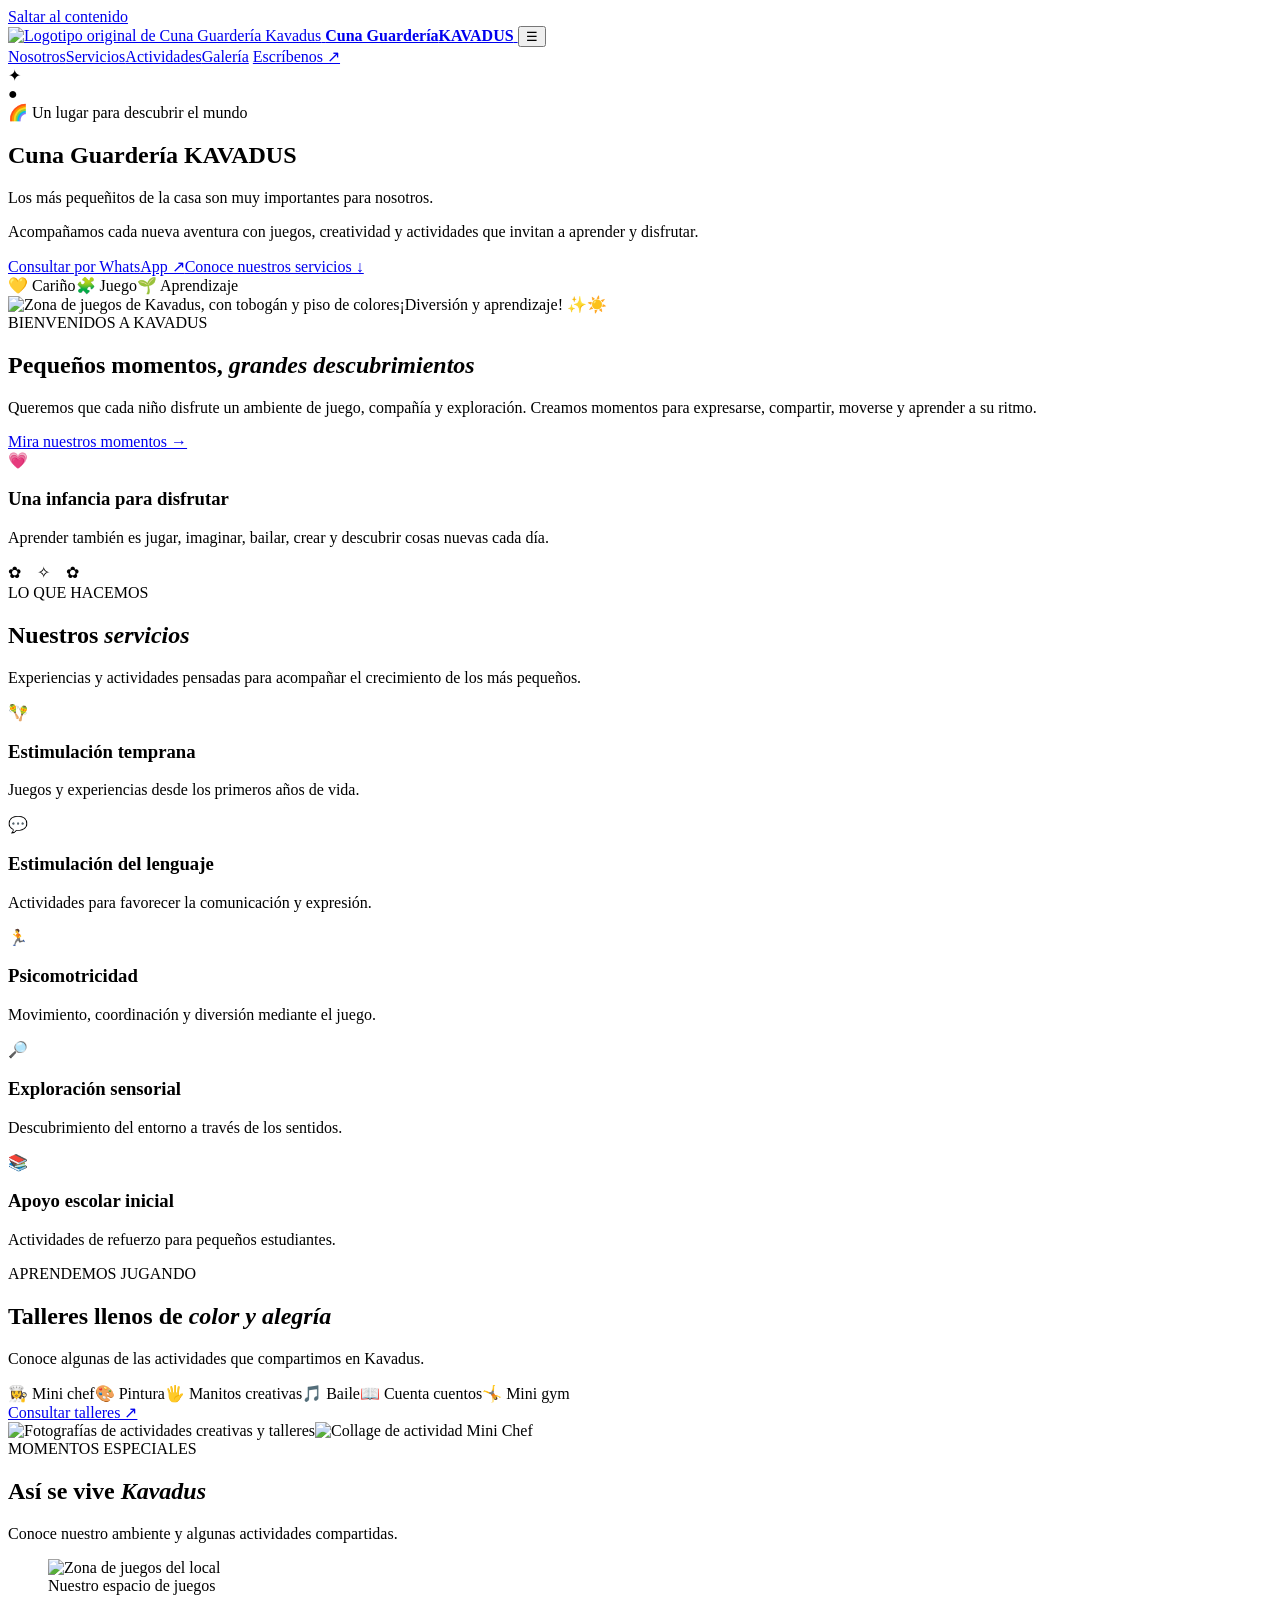
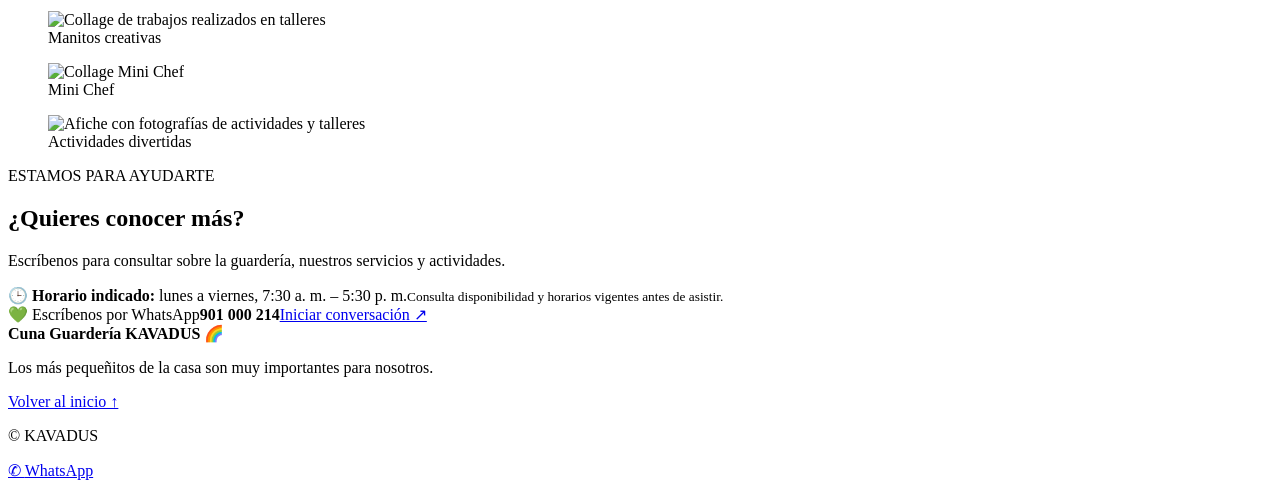
==== index.html @ fafaf02a "Add files via upload" ====
<!DOCTYPE html>
<html lang="es">
<head>
  <meta charset="UTF-8" />
  <meta name="viewport" content="width=device-width, initial-scale=1" />
  <meta name="theme-color" content="#eafbff" />
  <meta name="description" content="Cuna Guardería Kavadus: un espacio para jugar, descubrir y crecer. Conoce nuestros servicios, actividades y comunícate por WhatsApp." />
  <title>Cuna Guardería KAVADUS | Aprender, jugar y crecer</title>
  <link rel="icon" type="image/svg+xml" href="assets/favicon.svg" />
  <link rel="stylesheet" href="styles.css" />
</head>
<body>
  <a class="skip-link" href="#principal">Saltar al contenido</a>
  <header class="header" id="inicio">
    <div class="wrap nav">
      <a class="brand" href="#inicio" aria-label="Kavadus, ir al inicio">
        <img src="assets/logo-original.jpg" alt="Logotipo original de Cuna Guardería Kavadus" />
        <span><strong>Cuna Guardería</strong><b>KAVADUS</b></span>
      </a>
      <button class="menu-toggle" aria-label="Abrir menú" aria-expanded="false" aria-controls="nav-links">☰</button>
      <nav class="nav-links" id="nav-links" aria-label="Navegación principal">
        <a href="#nosotros">Nosotros</a><a href="#servicios">Servicios</a><a href="#actividades">Actividades</a><a href="#galeria">Galería</a>
        <a class="nav-cta" href="https://wa.me/51901000214?text=Hola%2C%20quisiera%20informaci%C3%B3n%20sobre%20Cuna%20Guarder%C3%ADa%20Kavadus" target="_blank" rel="noopener noreferrer">Escríbenos ↗</a>
      </nav>
    </div>
  </header>
  <main id="principal">
    <section class="hero">
      <div class="hero-deco star-a" aria-hidden="true">✦</div><div class="hero-deco star-b" aria-hidden="true">●</div>
      <div class="wrap hero-grid">
        <div class="hero-content">
          <span class="eyebrow">🌈 Un lugar para descubrir el mundo</span>
          <h1>Cuna Guardería <span>KAVADUS</span></h1>
          <p class="lead">Los más pequeñitos de la casa son muy importantes para nosotros.</p>
          <p class="intro">Acompañamos cada nueva aventura con juegos, creatividad y actividades que invitan a aprender y disfrutar.</p>
          <div class="hero-actions"><a class="btn btn-primary" href="https://wa.me/51901000214?text=Hola%2C%20quisiera%20informaci%C3%B3n%20sobre%20Cuna%20Guarder%C3%ADa%20Kavadus" target="_blank" rel="noopener noreferrer">Consultar por WhatsApp ↗</a><a class="btn btn-outline" href="#servicios">Conoce nuestros servicios ↓</a></div>
          <div class="hero-tags"><span>💛 Cariño</span><span>🧩 Juego</span><span>🌱 Aprendizaje</span></div>
        </div>
        <div class="hero-visual"><div class="blob"></div><img class="hero-photo" src="assets/45.jpg" alt="Zona de juegos de Kavadus, con tobogán y piso de colores" /><span class="photo-sticker">¡Diversión y aprendizaje! ✨</span><span class="sun" aria-hidden="true">☀️</span></div>
      </div>
      <div class="wave" aria-hidden="true"></div>
    </section>
    <section class="about section" id="nosotros"><div class="wrap about-grid"><div><span class="kicker">BIENVENIDOS A KAVADUS</span><h2>Pequeños momentos, <em>grandes descubrimientos</em></h2><p>Queremos que cada niño disfrute un ambiente de juego, compañía y exploración. Creamos momentos para expresarse, compartir, moverse y aprender a su ritmo.</p><a class="text-link" href="#galeria">Mira nuestros momentos →</a></div><div class="note"><span>💗</span><h3>Una infancia para disfrutar</h3><p>Aprender también es jugar, imaginar, bailar, crear y descubrir cosas nuevas cada día.</p><div class="scribble">✿　✧　✿</div></div></div></section>
    <section class="services section" id="servicios"><div class="wrap"><div class="section-heading"><span class="kicker">LO QUE HACEMOS</span><h2>Nuestros <em>servicios</em></h2><p>Experiencias y actividades pensadas para acompañar el crecimiento de los más pequeños.</p></div><div class="service-grid">
      <article class="service-card c-pink"><div class="service-icon">🪇</div><h3>Estimulación temprana</h3><p>Juegos y experiencias desde los primeros años de vida.</p></article>
      <article class="service-card c-blue"><div class="service-icon">💬</div><h3>Estimulación del lenguaje</h3><p>Actividades para favorecer la comunicación y expresión.</p></article>
      <article class="service-card c-yellow"><div class="service-icon">🏃</div><h3>Psicomotricidad</h3><p>Movimiento, coordinación y diversión mediante el juego.</p></article>
      <article class="service-card c-green"><div class="service-icon">🔎</div><h3>Exploración sensorial</h3><p>Descubrimiento del entorno a través de los sentidos.</p></article>
      <article class="service-card c-purple"><div class="service-icon">📚</div><h3>Apoyo escolar inicial</h3><p>Actividades de refuerzo para pequeños estudiantes.</p></article>
    </div></div></section>
    <section class="workshops section" id="actividades"><div class="wrap workshops-grid"><div><span class="kicker">APRENDEMOS JUGANDO</span><h2>Talleres llenos de <em>color y alegría</em></h2><p>Conoce algunas de las actividades que compartimos en Kavadus.</p><div class="pills"><span>👩‍🍳 Mini chef</span><span>🎨 Pintura</span><span>🖐️ Manitos creativas</span><span>🎵 Baile</span><span>📖 Cuenta cuentos</span><span>🤸 Mini gym</span></div><a class="btn btn-primary" href="https://wa.me/51901000214?text=Hola%2C%20quisiera%20consultar%20sobre%20los%20talleres%20de%20Kavadus" target="_blank" rel="noopener noreferrer">Consultar talleres ↗</a></div><div class="workshop-images"><img src="assets/6.jpg" alt="Fotografías de actividades creativas y talleres" loading="lazy" /><img src="assets/7.jpg" alt="Collage de actividad Mini Chef" loading="lazy" /></div></div></section>
    <section class="gallery section" id="galeria"><div class="wrap"><div class="section-heading"><span class="kicker">MOMENTOS ESPECIALES</span><h2>Así se vive <em>Kavadus</em></h2><p>Conoce nuestro ambiente y algunas actividades compartidas.</p></div><div class="gallery-grid"><figure><img src="assets/45.jpg" alt="Zona de juegos del local" loading="lazy" /><figcaption>Nuestro espacio de juegos</figcaption></figure><figure><img src="assets/6.jpg" alt="Collage de trabajos realizados en talleres" loading="lazy" /><figcaption>Manitos creativas</figcaption></figure><figure><img src="assets/7.jpg" alt="Collage Mini Chef" loading="lazy" /><figcaption>Mini Chef</figcaption></figure><figure><img src="assets/3.jpg" alt="Afiche con fotografías de actividades y talleres" loading="lazy" /><figcaption>Actividades divertidas</figcaption></figure></div></div></section>
    <section class="contact section" id="contacto"><div class="wrap"><div class="contact-inner"><div><span class="kicker">ESTAMOS PARA AYUDARTE</span><h2>¿Quieres conocer más?</h2><p>Escríbenos para consultar sobre la guardería, nuestros servicios y actividades.</p><div class="hours">🕒 <span><strong>Horario indicado:</strong> lunes a viernes, 7:30 a. m. – 5:30 p. m.<small>Consulta disponibilidad y horarios vigentes antes de asistir.</small></span></div></div><div class="contact-card"><span>💚 Escríbenos por WhatsApp</span><strong>901 000 214</strong><a href="https://wa.me/51901000214?text=Hola%2C%20quisiera%20informaci%C3%B3n%20sobre%20Cuna%20Guarder%C3%ADa%20Kavadus" target="_blank" rel="noopener noreferrer" class="btn btn-whatsapp">Iniciar conversación ↗</a></div></div></div></section>
  </main>
  <footer class="footer"><div class="wrap footer-grid"><div><strong>Cuna Guardería KAVADUS 🌈</strong><p>Los más pequeñitos de la casa son muy importantes para nosotros.</p></div><div><a href="#inicio">Volver al inicio ↑</a><p>© <span id="year"></span> KAVADUS</p></div></div></footer>
  <a class="floating-wa" href="https://wa.me/51901000214?text=Hola%2C%20quisiera%20informaci%C3%B3n%20sobre%20Cuna%20Guarder%C3%ADa%20Kavadus" target="_blank" rel="noopener noreferrer" aria-label="Contactar a Kavadus por WhatsApp">✆ <span>WhatsApp</span></a>
  <script src="script.js" defer></script>
</body>
</html>
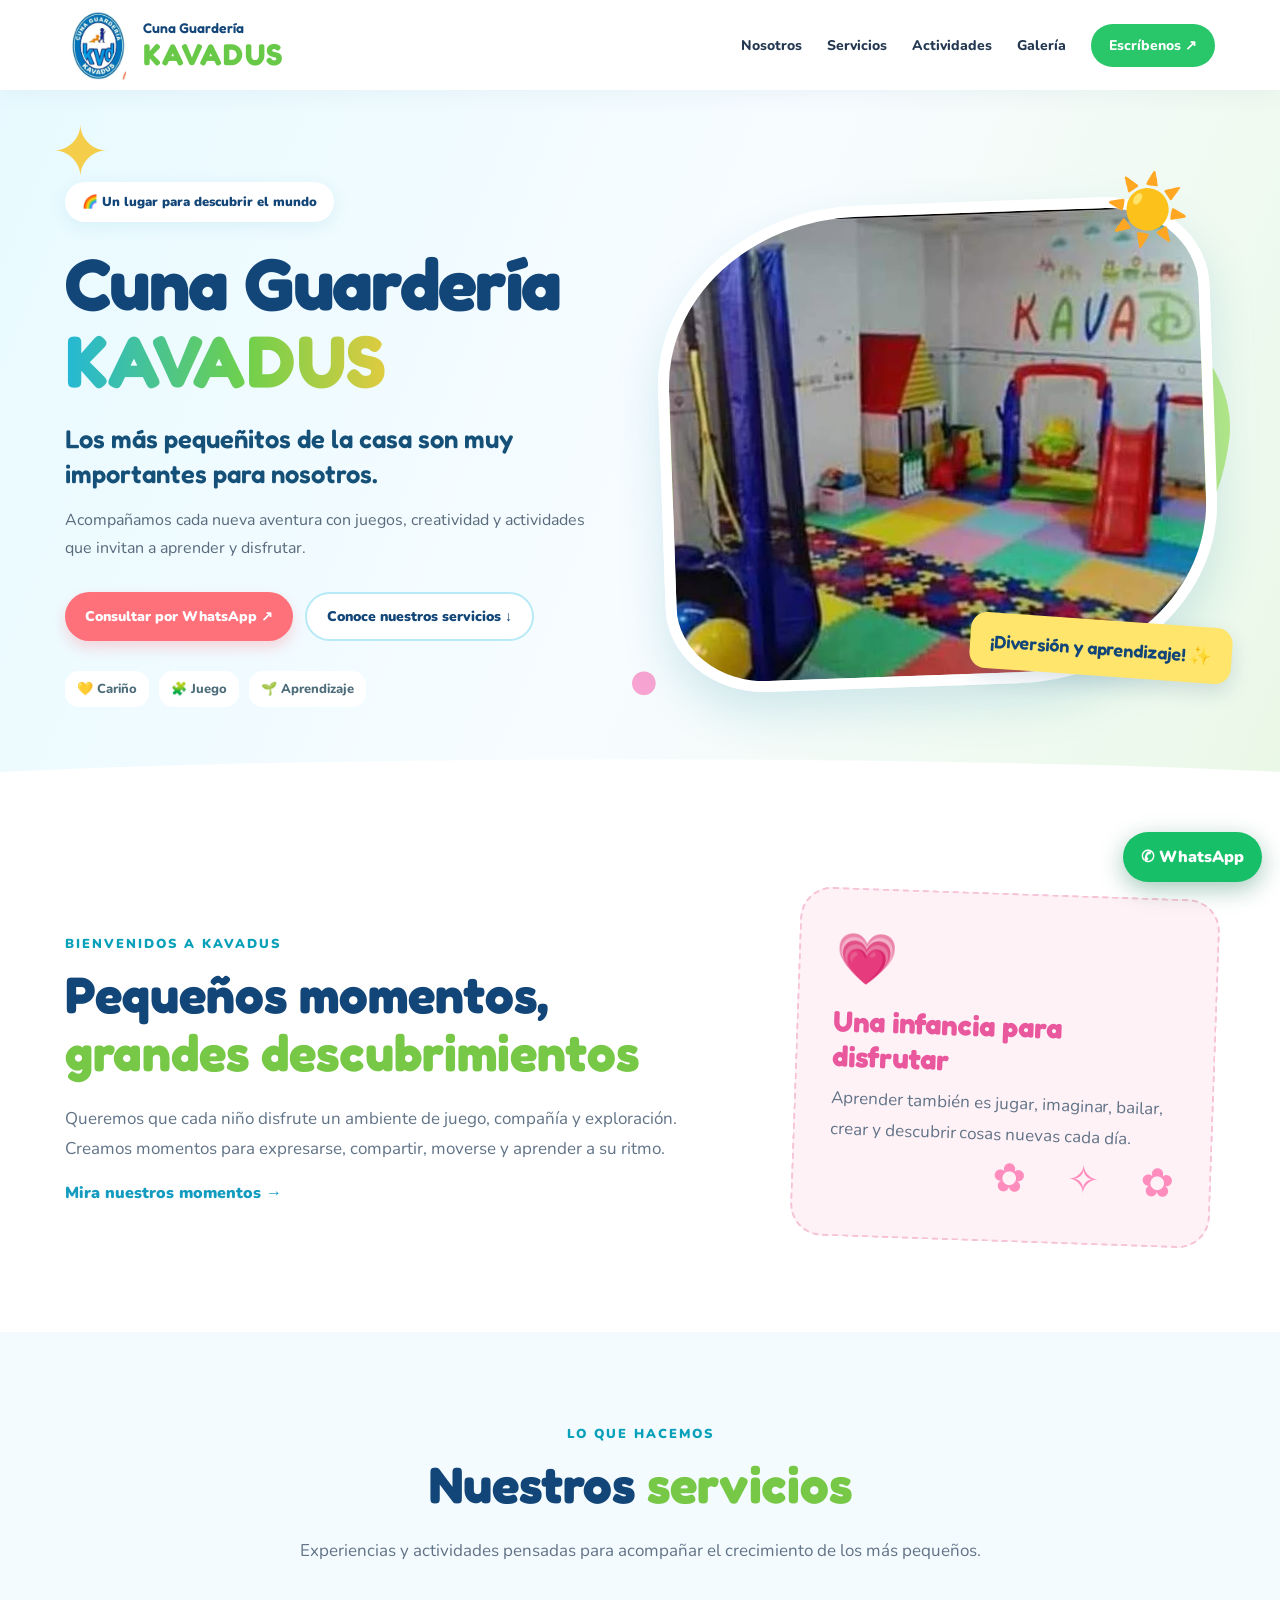
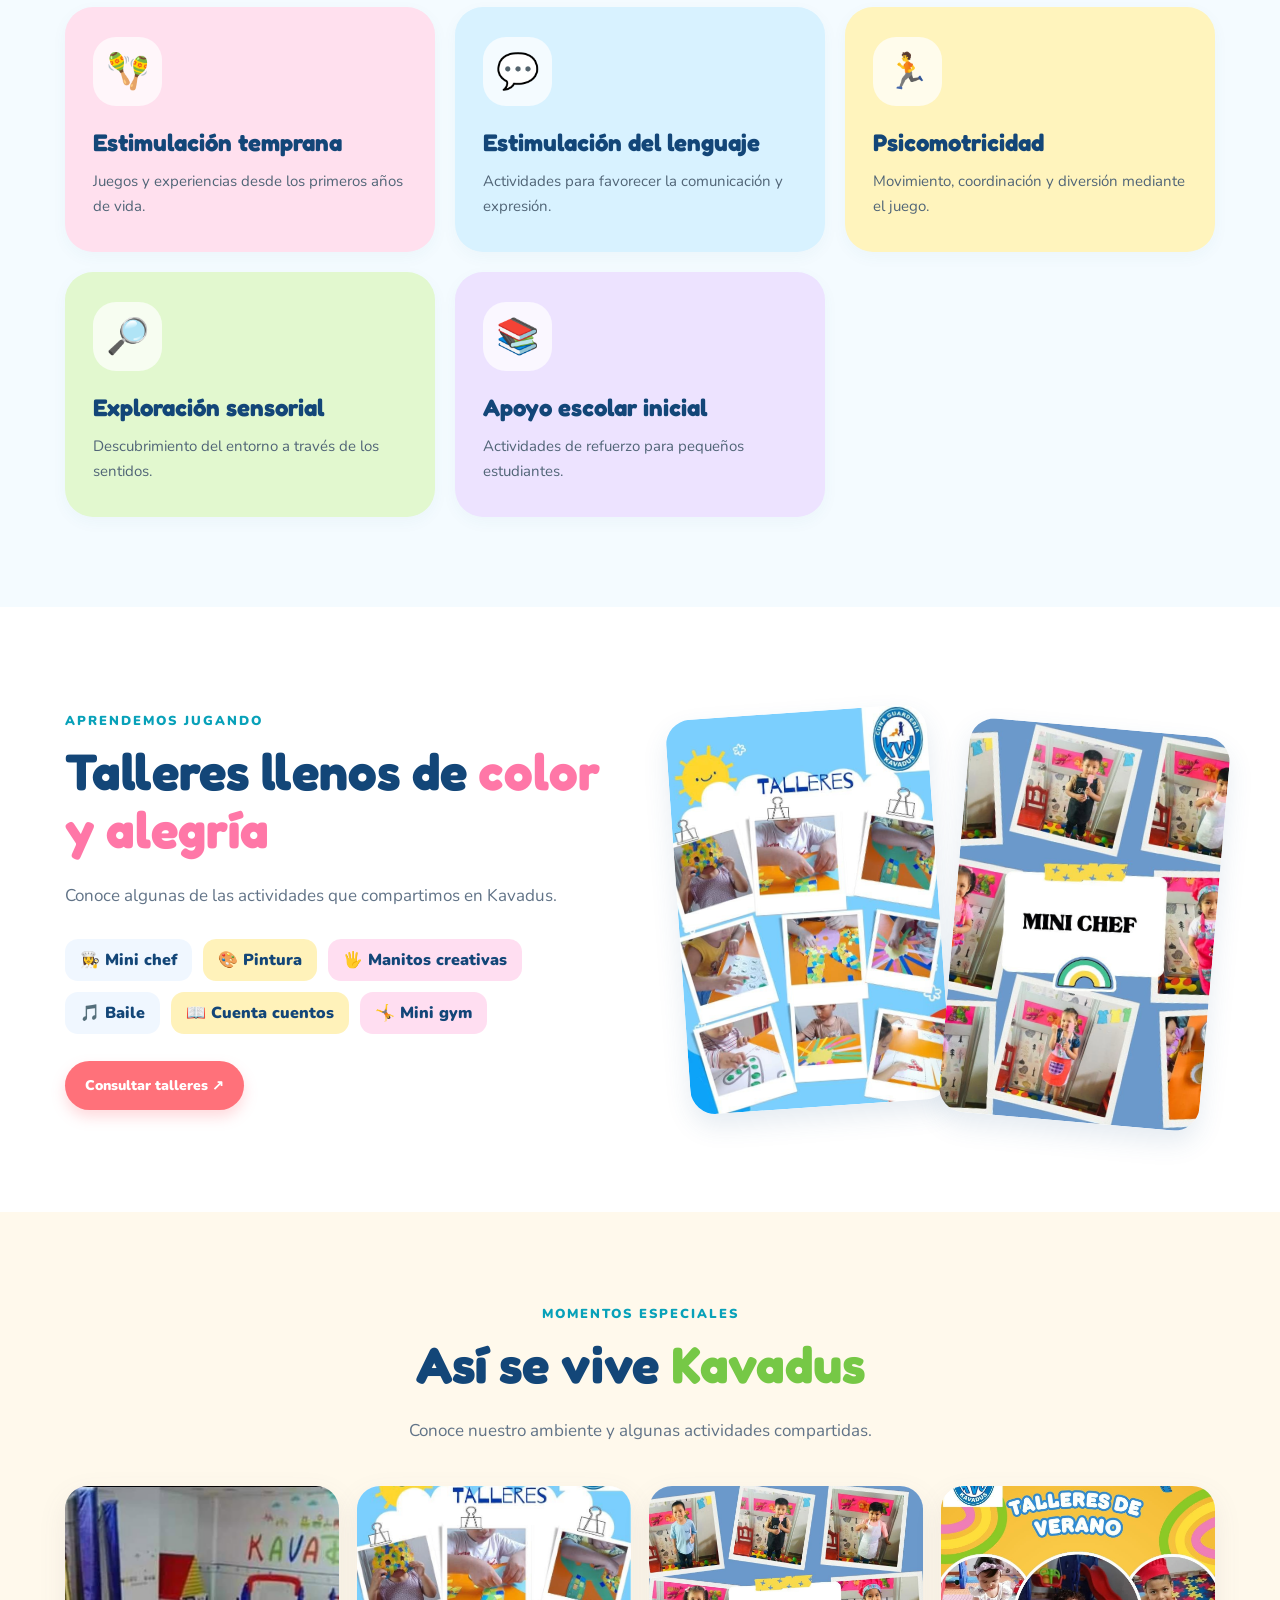
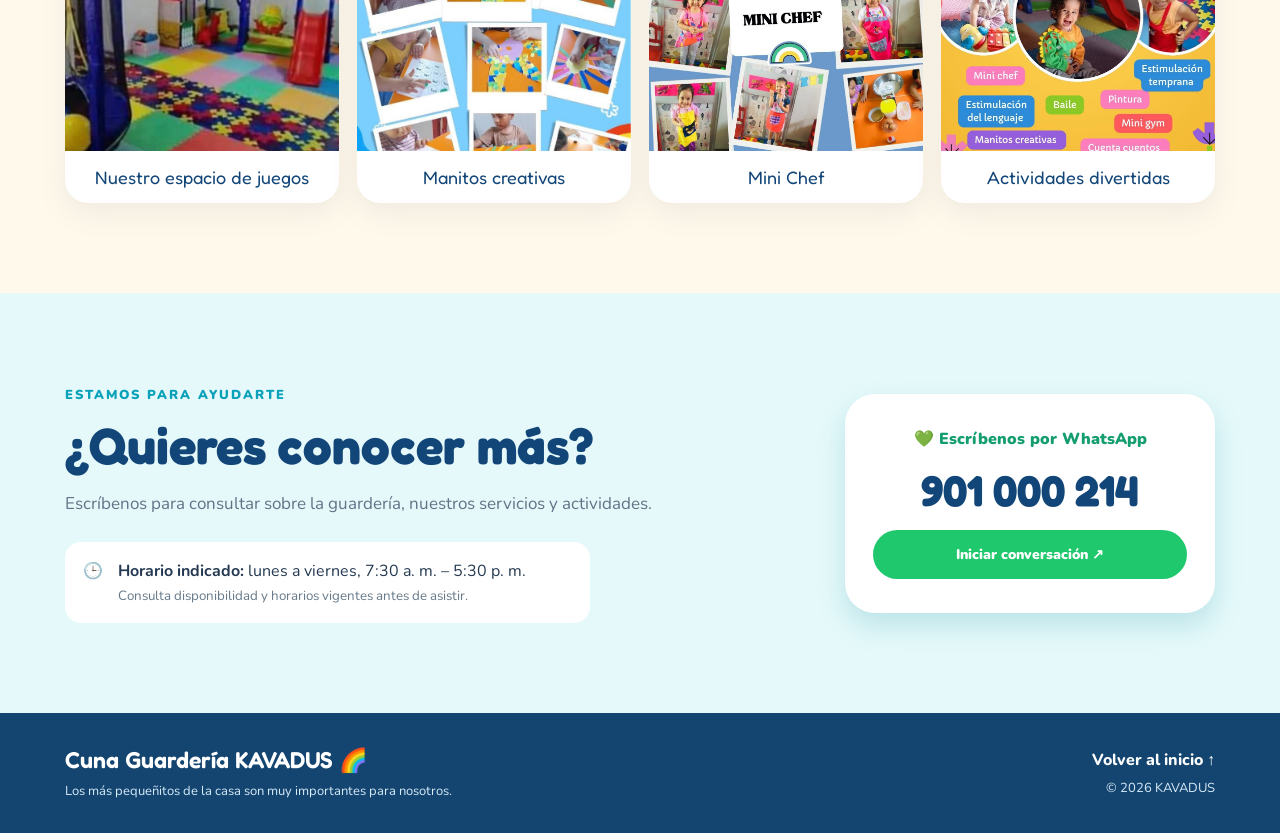
==== commit e51ccb4d: "Add files via upload" ====
--- a/index.html
+++ b/index.html
@@ -6,7 +6,7 @@
   <meta name="theme-color" content="#eafbff" />
   <meta name="description" content="Cuna Guardería Kavadus: un espacio para jugar, descubrir y crecer. Conoce nuestros servicios, actividades y comunícate por WhatsApp." />
   <title>Cuna Guardería KAVADUS | Aprender, jugar y crecer</title>
-  <link rel="icon" type="image/svg+xml" href="assets/favicon.svg" />
+  <link rel="icon" type="image/svg+xml" href="favicon.svg" />
   <link rel="stylesheet" href="styles.css" />
 </head>
 <body>
@@ -14,7 +14,7 @@
   <header class="header" id="inicio">
     <div class="wrap nav">
       <a class="brand" href="#inicio" aria-label="Kavadus, ir al inicio">
-        <img src="assets/logo-original.jpg" alt="Logotipo original de Cuna Guardería Kavadus" />
+        <img src="logo-original.jpg" alt="Logotipo original de Cuna Guardería Kavadus" />
         <span><strong>Cuna Guardería</strong><b>KAVADUS</b></span>
       </a>
       <button class="menu-toggle" aria-label="Abrir menú" aria-expanded="false" aria-controls="nav-links">☰</button>
@@ -36,7 +36,7 @@
           <div class="hero-actions"><a class="btn btn-primary" href="https://wa.me/51901000214?text=Hola%2C%20quisiera%20informaci%C3%B3n%20sobre%20Cuna%20Guarder%C3%ADa%20Kavadus" target="_blank" rel="noopener noreferrer">Consultar por WhatsApp ↗</a><a class="btn btn-outline" href="#servicios">Conoce nuestros servicios ↓</a></div>
           <div class="hero-tags"><span>💛 Cariño</span><span>🧩 Juego</span><span>🌱 Aprendizaje</span></div>
         </div>
-        <div class="hero-visual"><div class="blob"></div><img class="hero-photo" src="assets/45.jpg" alt="Zona de juegos de Kavadus, con tobogán y piso de colores" /><span class="photo-sticker">¡Diversión y aprendizaje! ✨</span><span class="sun" aria-hidden="true">☀️</span></div>
+        <div class="hero-visual"><div class="blob"></div><img class="hero-photo" src="45.jpg" alt="Zona de juegos de Kavadus, con tobogán y piso de colores" /><span class="photo-sticker">¡Diversión y aprendizaje! ✨</span><span class="sun" aria-hidden="true">☀️</span></div>
       </div>
       <div class="wave" aria-hidden="true"></div>
     </section>
@@ -48,8 +48,8 @@
       <article class="service-card c-green"><div class="service-icon">🔎</div><h3>Exploración sensorial</h3><p>Descubrimiento del entorno a través de los sentidos.</p></article>
       <article class="service-card c-purple"><div class="service-icon">📚</div><h3>Apoyo escolar inicial</h3><p>Actividades de refuerzo para pequeños estudiantes.</p></article>
     </div></div></section>
-    <section class="workshops section" id="actividades"><div class="wrap workshops-grid"><div><span class="kicker">APRENDEMOS JUGANDO</span><h2>Talleres llenos de <em>color y alegría</em></h2><p>Conoce algunas de las actividades que compartimos en Kavadus.</p><div class="pills"><span>👩‍🍳 Mini chef</span><span>🎨 Pintura</span><span>🖐️ Manitos creativas</span><span>🎵 Baile</span><span>📖 Cuenta cuentos</span><span>🤸 Mini gym</span></div><a class="btn btn-primary" href="https://wa.me/51901000214?text=Hola%2C%20quisiera%20consultar%20sobre%20los%20talleres%20de%20Kavadus" target="_blank" rel="noopener noreferrer">Consultar talleres ↗</a></div><div class="workshop-images"><img src="assets/6.jpg" alt="Fotografías de actividades creativas y talleres" loading="lazy" /><img src="assets/7.jpg" alt="Collage de actividad Mini Chef" loading="lazy" /></div></div></section>
-    <section class="gallery section" id="galeria"><div class="wrap"><div class="section-heading"><span class="kicker">MOMENTOS ESPECIALES</span><h2>Así se vive <em>Kavadus</em></h2><p>Conoce nuestro ambiente y algunas actividades compartidas.</p></div><div class="gallery-grid"><figure><img src="assets/45.jpg" alt="Zona de juegos del local" loading="lazy" /><figcaption>Nuestro espacio de juegos</figcaption></figure><figure><img src="assets/6.jpg" alt="Collage de trabajos realizados en talleres" loading="lazy" /><figcaption>Manitos creativas</figcaption></figure><figure><img src="assets/7.jpg" alt="Collage Mini Chef" loading="lazy" /><figcaption>Mini Chef</figcaption></figure><figure><img src="assets/3.jpg" alt="Afiche con fotografías de actividades y talleres" loading="lazy" /><figcaption>Actividades divertidas</figcaption></figure></div></div></section>
+    <section class="workshops section" id="actividades"><div class="wrap workshops-grid"><div><span class="kicker">APRENDEMOS JUGANDO</span><h2>Talleres llenos de <em>color y alegría</em></h2><p>Conoce algunas de las actividades que compartimos en Kavadus.</p><div class="pills"><span>👩‍🍳 Mini chef</span><span>🎨 Pintura</span><span>🖐️ Manitos creativas</span><span>🎵 Baile</span><span>📖 Cuenta cuentos</span><span>🤸 Mini gym</span></div><a class="btn btn-primary" href="https://wa.me/51901000214?text=Hola%2C%20quisiera%20consultar%20sobre%20los%20talleres%20de%20Kavadus" target="_blank" rel="noopener noreferrer">Consultar talleres ↗</a></div><div class="workshop-images"><img src="6.jpg" alt="Fotografías de actividades creativas y talleres" loading="lazy" /><img src="7.jpg" alt="Collage de actividad Mini Chef" loading="lazy" /></div></div></section>
+    <section class="gallery section" id="galeria"><div class="wrap"><div class="section-heading"><span class="kicker">MOMENTOS ESPECIALES</span><h2>Así se vive <em>Kavadus</em></h2><p>Conoce nuestro ambiente y algunas actividades compartidas.</p></div><div class="gallery-grid"><figure><img src="45.jpg" alt="Zona de juegos del local" loading="lazy" /><figcaption>Nuestro espacio de juegos</figcaption></figure><figure><img src="6.jpg" alt="Collage de trabajos realizados en talleres" loading="lazy" /><figcaption>Manitos creativas</figcaption></figure><figure><img src="7.jpg" alt="Collage Mini Chef" loading="lazy" /><figcaption>Mini Chef</figcaption></figure><figure><img src="3.jpg" alt="Afiche con fotografías de actividades y talleres" loading="lazy" /><figcaption>Actividades divertidas</figcaption></figure></div></div></section>
     <section class="contact section" id="contacto"><div class="wrap"><div class="contact-inner"><div><span class="kicker">ESTAMOS PARA AYUDARTE</span><h2>¿Quieres conocer más?</h2><p>Escríbenos para consultar sobre la guardería, nuestros servicios y actividades.</p><div class="hours">🕒 <span><strong>Horario indicado:</strong> lunes a viernes, 7:30 a. m. – 5:30 p. m.<small>Consulta disponibilidad y horarios vigentes antes de asistir.</small></span></div></div><div class="contact-card"><span>💚 Escríbenos por WhatsApp</span><strong>901 000 214</strong><a href="https://wa.me/51901000214?text=Hola%2C%20quisiera%20informaci%C3%B3n%20sobre%20Cuna%20Guarder%C3%ADa%20Kavadus" target="_blank" rel="noopener noreferrer" class="btn btn-whatsapp">Iniciar conversación ↗</a></div></div></div></section>
   </main>
   <footer class="footer"><div class="wrap footer-grid"><div><strong>Cuna Guardería KAVADUS 🌈</strong><p>Los más pequeñitos de la casa son muy importantes para nosotros.</p></div><div><a href="#inicio">Volver al inicio ↑</a><p>© <span id="year"></span> KAVADUS</p></div></div></footer>
--- a/styles.css
+++ b/styles.css
@@ -0,0 +1,2 @@
+@import url('https://fonts.googleapis.com/css2?family=Fredoka:wght@400;500;600;700&family=Nunito:wght@400;600;700;800;900&display=swap');
+:root{--navy:#134678;--dark:#243951;--cyan:#22b9db;--blue:#269fe5;--green:#79d74e;--pink:#ff75b1;--yellow:#ffe56c;--red:#ff6763;--wrap:1150px}*{box-sizing:border-box}html{scroll-behavior:smooth}body{margin:0;font-family:Nunito,Arial,sans-serif;color:var(--dark);background:#fff}img{max-width:100%;display:block}a{text-decoration:none;color:inherit}button{font:inherit}.wrap{width:min(var(--wrap),calc(100% - 44px));margin:auto}.skip-link{position:absolute;left:-100vw;top:0}.skip-link:focus{left:1rem;top:1rem;z-index:20;background:white;padding:1rem}.header{position:relative;z-index:8;background:#fff;box-shadow:0 3px 24px #1748700e}.nav{display:flex;align-items:center;justify-content:space-between;min-height:90px;gap:25px}.brand{display:flex;align-items:center;gap:12px}.brand img{width:66px;height:69px;object-fit:contain;border-radius:10px}.brand span{display:flex;flex-direction:column;line-height:1.1}.brand strong{font:600 14px Fredoka,Arial;color:var(--navy)}.brand b{font:700 30px Fredoka,Arial;letter-spacing:2px;color:#68c948}.nav-links{display:flex;align-items:center;gap:25px;font-weight:800;font-size:14px}.nav-links>a:not(.nav-cta):hover,.text-link:hover{color:#149fcb}.nav-cta{background:#29c66a;border-radius:100px;color:white;padding:12px 18px}.menu-toggle{display:none;background:none;border:0;font-size:26px;color:var(--navy)}.hero{background:linear-gradient(112deg,#e8faff 0%,#f7fcff 54%,#eaf8e7 100%);position:relative;overflow:hidden;padding:92px 0 96px}.hero-grid{display:grid;grid-template-columns:1fr 1.03fr;gap:56px;align-items:center;position:relative;z-index:1}.eyebrow,.kicker{display:inline-block;font-size:13px;font-weight:900;letter-spacing:2px;color:#08a1b9}.eyebrow{letter-spacing:0;background:white;border-radius:100px;padding:11px 17px;color:var(--navy);box-shadow:0 4px 17px #2398bb1a}h1,h2,h3,p{margin-top:0}h1,h2,h3{font-family:Fredoka,Arial,sans-serif}h1{font-size:clamp(48px,5.7vw,86px);line-height:1.05;letter-spacing:-1.7px;color:var(--navy);margin:23px 0 24px}h1 span{display:block;letter-spacing:2px;background:linear-gradient(90deg,#24b8d6,#6ed04c,#ffca3c,#ff75ae);background-clip:text;-webkit-background-clip:text;color:transparent}.lead{font-family:Fredoka,Arial;font-size:clamp(21px,2vw,26px);line-height:1.35;color:#155078;font-weight:600;margin-bottom:15px}.intro{font-size:16px;line-height:1.75;color:#586a7c;max-width:530px}.hero-actions{display:flex;gap:12px;flex-wrap:wrap;margin:30px 0}.btn{display:inline-flex;align-items:center;justify-content:center;min-height:49px;border-radius:99px;padding:13px 20px;font-size:14px;font-weight:900;transition:transform .2s,box-shadow .2s}.btn:hover{transform:translateY(-3px);box-shadow:0 9px 23px #13467821}.btn-primary{background:#ff717a;color:white;box-shadow:0 7px 14px #ff717a42}.btn-outline{background:#fff;color:var(--navy);border:2px solid #b7e9f7}.hero-tags{display:flex;gap:10px;flex-wrap:wrap}.hero-tags span{background:white;border-radius:14px;padding:9px 12px;font-weight:800;color:#4e6d7b;font-size:13px}.hero-visual{position:relative;min-height:440px;display:flex;align-items:center}.blob{position:absolute;inset:5% -2% 3% 1%;background:#b7e986;border-radius:43% 57% 52% 48% / 54% 40% 60% 46%;transform:rotate(7deg)}.hero-photo{position:relative;width:100%;aspect-ratio:1.15;object-fit:cover;border:11px solid white;border-radius:37% 19% 37% 18%;transform:rotate(-2deg);box-shadow:0 20px 45px #2d92ac2f}.photo-sticker{position:absolute;bottom:10px;right:-17px;background:var(--yellow);padding:17px 20px;border-radius:16px;font:600 18px Fredoka;color:var(--navy);transform:rotate(4deg);box-shadow:0 8px 20px #19477528}.sun{position:absolute;font-size:68px;top:-39px;right:25px}.hero-deco{position:absolute;color:#f4ce4a}.star-a{font-size:70px;top:15px;left:4%}.star-b{font-size:55px;bottom:85px;left:49%;color:#f7a4d2}.wave{position:absolute;height:45px;bottom:-1px;left:0;right:0;background:#fff;clip-path:ellipse(72% 100% at 50% 100%)}.section{padding:90px 0}.about-grid{display:grid;grid-template-columns:1.2fr .8fr;gap:100px;align-items:center}.kicker{margin-bottom:13px}h2{font-size:clamp(37px,4vw,56px);line-height:1.13;color:var(--navy);margin-bottom:22px}h2 em{font-style:normal;color:#76c846}.about p,.workshops p,.contact p,.section-heading p{font-size:17px;line-height:1.8;color:#617387}.text-link{color:#139cbf;font-weight:900}.note{background:#fff2f7;border:2px dashed #f6c2d8;border-radius:32px;padding:35px;transform:rotate(2deg)}.note>span{font-size:50px}.note h3{color:#e9579d;font-size:29px;margin:10px 0}.note p{margin:0}.scribble{text-align:right;color:#fe8dbd;font-size:40px}.services{background:#f4fbff}.section-heading{text-align:center;max-width:690px;margin:0 auto 40px}.section-heading p{margin-bottom:0}.service-grid{display:grid;grid-template-columns:repeat(3,1fr);gap:20px;justify-content:center}.service-card{padding:30px 28px 32px;border-radius:28px;box-shadow:0 5px 16px #236d8b0b;transition:transform .2s}.service-card:hover{transform:translateY(-5px)}.service-icon{width:69px;height:69px;display:grid;place-items:center;background:#ffffffb8;border-radius:23px;font-size:35px;margin-bottom:22px}.service-card h3{color:var(--navy);font-size:24px;margin-bottom:12px}.service-card p{font-size:15px;line-height:1.7;margin:0;color:#516577}.c-pink{background:#ffe0ee}.c-blue{background:#d8f2ff}.c-yellow{background:#fff4bd}.c-green{background:#e2f8cf}.c-purple{background:#ede3ff}.workshops-grid{display:grid;grid-template-columns:1fr 1fr;gap:75px;align-items:center}.workshops h2 em{color:#ff77a7}.pills{display:flex;flex-wrap:wrap;gap:11px;margin:27px 0}.pills span{padding:10px 15px;border-radius:13px;background:#f0f7ff;color:var(--navy);font-weight:900}.pills span:nth-child(3n+2){background:#fff2ba}.pills span:nth-child(3n+3){background:#ffdef1}.workshop-images{display:grid;grid-template-columns:1fr 1fr;gap:16px;align-items:center}.workshop-images img{width:100%;height:395px;object-fit:cover;border-radius:25px;box-shadow:0 12px 26px #315f8d20}.workshop-images img:nth-child(1){transform:rotate(-4deg)}.workshop-images img:nth-child(2){transform:rotate(5deg);margin-top:30px}.gallery{background:#fff9ec}.gallery-grid{display:grid;grid-template-columns:repeat(4,1fr);gap:18px}.gallery figure{margin:0;background:white;border-radius:23px;overflow:hidden;box-shadow:0 10px 28px #6e65791a}.gallery figure img{height:265px;width:100%;object-fit:cover}.gallery figcaption{padding:15px 14px;text-align:center;font-family:Fredoka;color:var(--navy);font-size:18px}.contact{background:#e5f9fa}.contact-inner{display:grid;grid-template-columns:1fr 370px;gap:55px;align-items:center}.contact h2{margin-bottom:14px}.hours{display:flex;gap:15px;align-items:start;background:white;border-radius:16px;padding:18px;margin-top:22px;max-width:525px}.hours>span{display:block}.hours small{display:block;margin-top:5px;color:#66798a}.contact-card{background:white;padding:34px 28px;border-radius:30px;box-shadow:0 13px 28px #0d8b9930;text-align:center}.contact-card span{font-weight:900;color:#149e70}.contact-card strong{display:block;font:700 43px Fredoka;color:var(--navy);padding:14px 0}.btn-whatsapp{background:#1fc86c;color:#fff;width:100%}.footer{background:#144570;color:white;padding:33px 0}.footer-grid{display:flex;justify-content:space-between;align-items:center;gap:30px}.footer strong{font:600 23px Fredoka}.footer p{color:#d7ebf8;font-size:13px;margin:8px 0 0}.footer-grid>div:last-child{text-align:right}.footer a{font-weight:800}.floating-wa{position:fixed;z-index:9;right:18px;bottom:18px;background:#18bf69;color:white;box-shadow:0 7px 23px #13734c60;border-radius:60px;padding:14px 18px;font-weight:900}.floating-wa:hover{background:#109a50}@media(max-width:920px){.nav-links{gap:14px;font-size:13px}.hero-grid{gap:25px}.hero{padding-top:65px}.hero-visual{min-height:320px}.about-grid,.workshops-grid{gap:35px}.service-grid{grid-template-columns:repeat(2,1fr)}.gallery-grid{grid-template-columns:repeat(2,1fr)}.contact-inner{grid-template-columns:1fr 310px;gap:25px}}@media(max-width:700px){.wrap{width:min(100% - 32px,520px)}.nav{min-height:75px}.brand img{width:53px;height:55px}.brand b{font-size:25px}.menu-toggle{display:block}.nav-links{display:none;position:absolute;top:75px;left:0;right:0;background:white;padding:18px 22px 28px;box-shadow:0 20px 25px #163b6018;flex-direction:column;align-items:stretch}.nav-links.open{display:flex}.nav-links a{padding:9px 12px}.hero{padding:50px 0 70px}.hero-grid,.about-grid,.workshops-grid,.contact-inner{grid-template-columns:1fr}.hero h1{font-size:51px}.hero-visual{min-height:260px;margin-top:17px}.hero-photo{aspect-ratio:1.4}.sun{font-size:42px;top:-23px}.photo-sticker{font-size:14px;bottom:-8px;right:0;padding:10px}.section{padding:65px 0}.note{transform:none}.service-grid{grid-template-columns:1fr}.service-card{padding:24px}.workshop-images img{height:270px}.gallery-grid{gap:12px}.gallery figure img{height:180px}.gallery figcaption{font-size:15px}.contact-inner{gap:28px}.contact-card strong{font-size:36px}.footer-grid{flex-direction:column;text-align:center}.footer-grid>div:last-child{text-align:center}.floating-wa span{display:none}.floating-wa{border-radius:50%;font-size:24px;padding:14px 18px}}@media(prefers-reduced-motion:reduce){html{scroll-behavior:auto}*{transition:none!important}}
